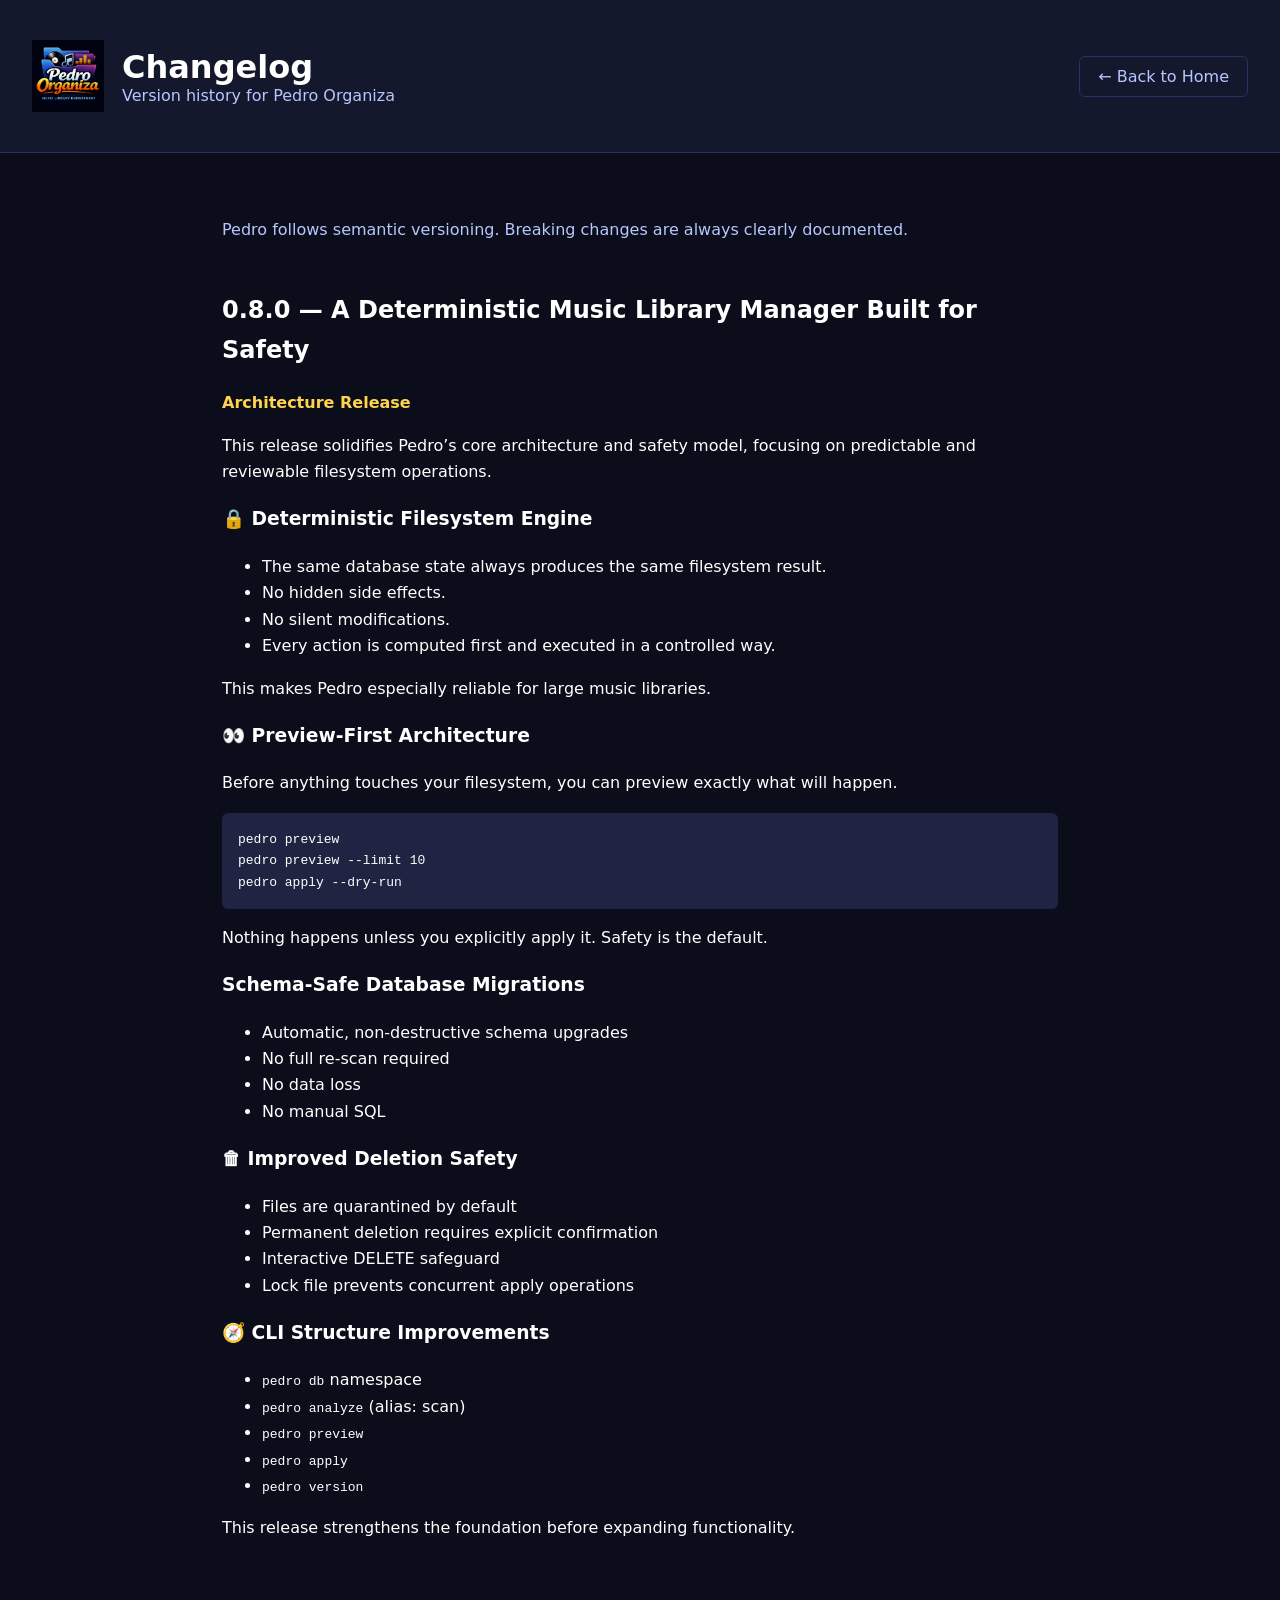
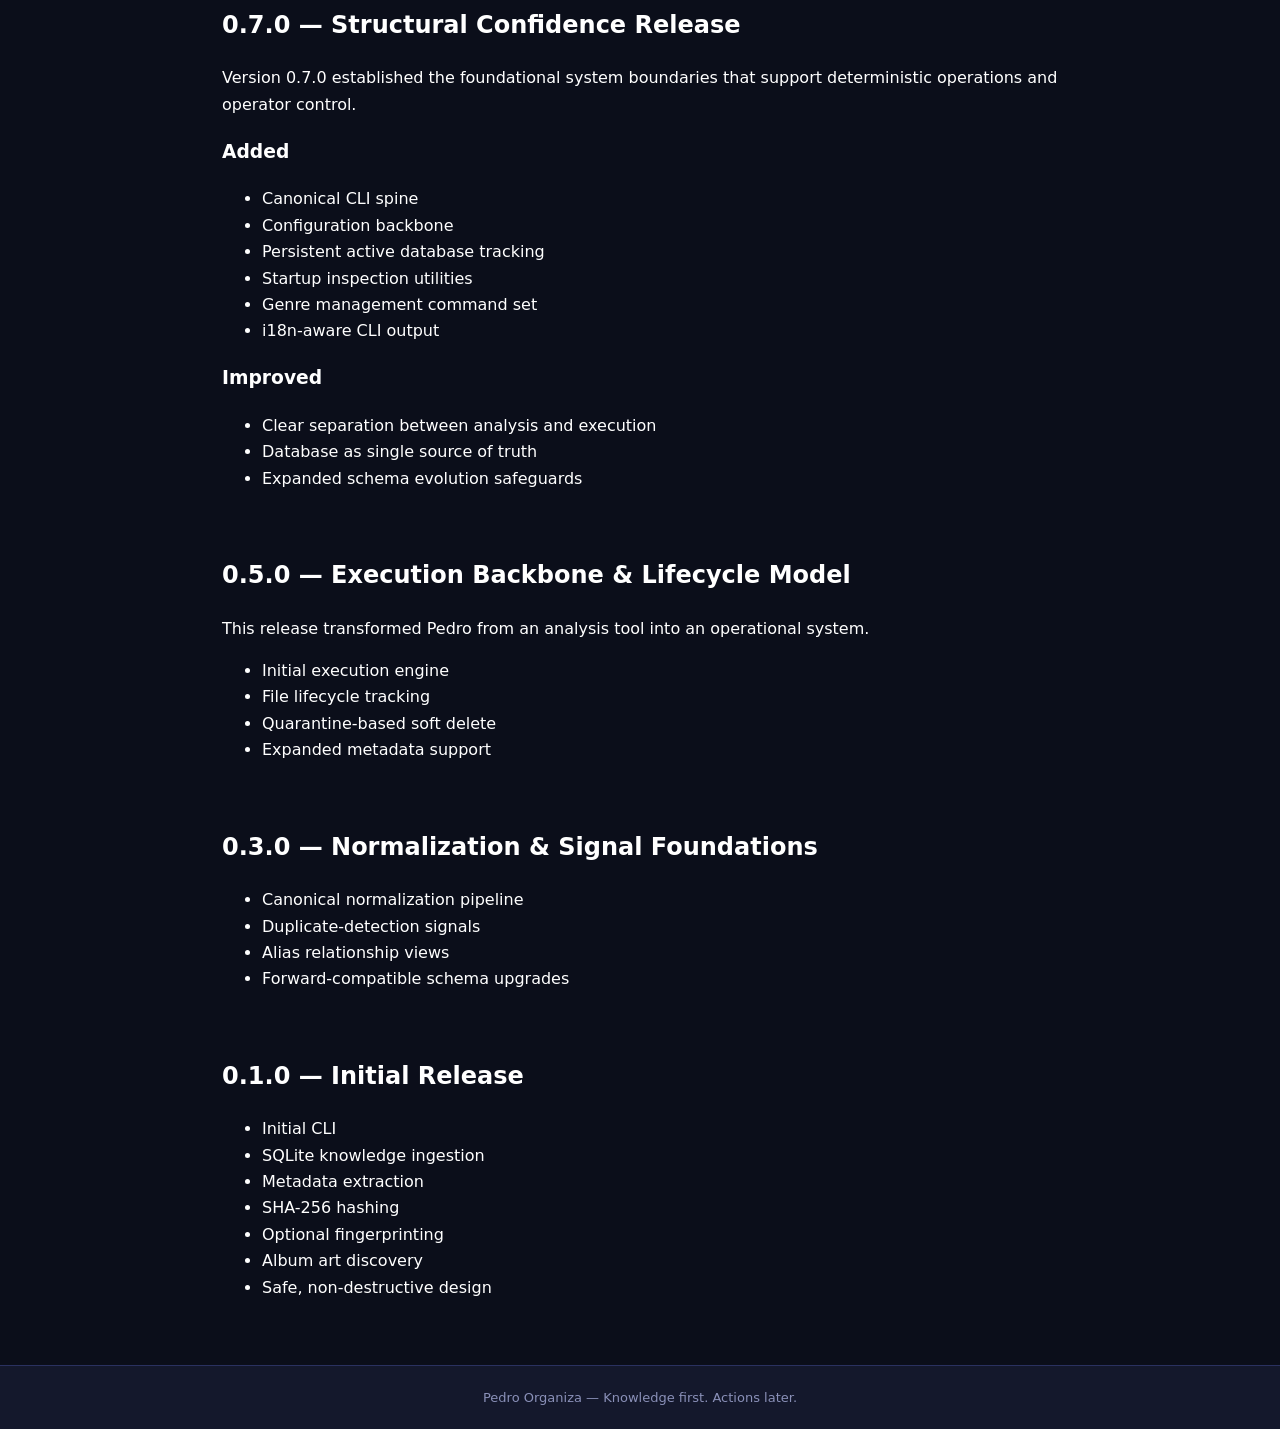
==== changelog.html @ 6dcbf8b4 "Updated for Pedro v.0.8.0" ====
<!DOCTYPE html>
<html lang="en">
<head>
  <meta charset="utf-8" />
  <title>Pedro Organiza — Changelog</title>
  <meta name="viewport" content="width=device-width, initial-scale=1" />
  <link rel="stylesheet" href="css/styles.css" />
</head>

<body>

<div class="app-root" style="flex-direction: column;">

  <!-- HEADER -->

  <header style="
    padding: 40px 32px;
    border-bottom: 1px solid var(--color-border);
    background: var(--color-bg-secondary);
    display:flex;
    justify-content:space-between;
    align-items:center;
  ">

    <div style="display:flex; gap:18px; align-items:center;">
      <img src="assets/logo.png" style="width:72px;height:72px;" />

      <div>
        <h1 style="margin:0;">Changelog</h1>
        <p style="margin:0;color:var(--color-text-secondary);">
          Version history for Pedro Organiza
        </p>
      </div>
    </div>

    <a href="index.html"
       class="btn-secondary"
       style="text-decoration:none;">
       ← Back to Home
    </a>

  </header>


  <!-- CONTENT -->

  <main style="
    flex:1;
    padding:48px 32px;
    max-width:900px;
    margin:0 auto;
    line-height:1.65;
  ">

    <p style="color:var(--color-text-secondary);">
      Pedro follows semantic versioning.
      Breaking changes are always clearly documented.
    </p>


    <!-- VERSION -->

    <section style="margin-top:48px;">

      <h2>0.8.0 — A Deterministic Music Library Manager Built for Safety</h2>

      <p style="color:var(--color-accent-yellow); font-weight:600;">
        Architecture Release
      </p>

      <p>
        This release solidifies Pedro’s core architecture and safety model,
        focusing on predictable and reviewable filesystem operations.
      </p>

      <h3>🔒 Deterministic Filesystem Engine</h3>

      <ul>
        <li>The same database state always produces the same filesystem result.</li>
        <li>No hidden side effects.</li>
        <li>No silent modifications.</li>
        <li>Every action is computed first and executed in a controlled way.</li>
      </ul>

      <p>
        This makes Pedro especially reliable for large music libraries.
      </p>

      <h3>👀 Preview-First Architecture</h3>

      <p>Before anything touches your filesystem, you can preview exactly what will happen.</p>

<pre style="background:var(--color-bg-tertiary);padding:16px;border-radius:6px;">
pedro preview
pedro preview --limit 10
pedro apply --dry-run
</pre>

      <p>
        Nothing happens unless you explicitly apply it.
        Safety is the default.
      </p>

      <h3>Schema-Safe Database Migrations</h3>

      <ul>
        <li>Automatic, non-destructive schema upgrades</li>
        <li>No full re-scan required</li>
        <li>No data loss</li>
        <li>No manual SQL</li>
      </ul>

      <h3>🗑 Improved Deletion Safety</h3>

      <ul>
        <li>Files are quarantined by default</li>
        <li>Permanent deletion requires explicit confirmation</li>
        <li>Interactive DELETE safeguard</li>
        <li>Lock file prevents concurrent apply operations</li>
      </ul>

      <h3>🧭 CLI Structure Improvements</h3>

      <ul>
        <li><code>pedro db</code> namespace</li>
        <li><code>pedro analyze</code> (alias: scan)</li>
        <li><code>pedro preview</code></li>
        <li><code>pedro apply</code></li>
        <li><code>pedro version</code></li>
      </ul>

      <p>
        This release strengthens the foundation before expanding functionality.
      </p>

    </section>


    <!-- 0.7 -->

    <section style="margin-top:64px;">
      <h2>0.7.0 — Structural Confidence Release</h2>

      <p>
        Version 0.7.0 established the foundational system boundaries that support
        deterministic operations and operator control.
      </p>

      <h3>Added</h3>
      <ul>
        <li>Canonical CLI spine</li>
        <li>Configuration backbone</li>
        <li>Persistent active database tracking</li>
        <li>Startup inspection utilities</li>
        <li>Genre management command set</li>
        <li>i18n-aware CLI output</li>
      </ul>

      <h3>Improved</h3>
      <ul>
        <li>Clear separation between analysis and execution</li>
        <li>Database as single source of truth</li>
        <li>Expanded schema evolution safeguards</li>
      </ul>
    </section>


    <!-- 0.5 -->

    <section style="margin-top:64px;">
      <h2>0.5.0 — Execution Backbone & Lifecycle Model</h2>

      <p>
        This release transformed Pedro from an analysis tool into an operational system.
      </p>

      <ul>
        <li>Initial execution engine</li>
        <li>File lifecycle tracking</li>
        <li>Quarantine-based soft delete</li>
        <li>Expanded metadata support</li>
      </ul>
    </section>


    <!-- 0.3 -->

    <section style="margin-top:64px;">
      <h2>0.3.0 — Normalization & Signal Foundations</h2>

      <ul>
        <li>Canonical normalization pipeline</li>
        <li>Duplicate-detection signals</li>
        <li>Alias relationship views</li>
        <li>Forward-compatible schema upgrades</li>
      </ul>
    </section>


    <!-- 0.1 -->

    <section style="margin-top:64px;">
      <h2>0.1.0 — Initial Release</h2>

      <ul>
        <li>Initial CLI</li>
        <li>SQLite knowledge ingestion</li>
        <li>Metadata extraction</li>
        <li>SHA-256 hashing</li>
        <li>Optional fingerprinting</li>
        <li>Album art discovery</li>
        <li>Safe, non-destructive design</li>
      </ul>
    </section>

  </main>


  <!-- FOOTER -->

  <footer style="
    padding:24px;
    border-top:1px solid var(--color-border);
    background:var(--color-bg-secondary);
    text-align:center;
    font-size:13px;
    color:var(--color-text-muted);
  ">
    Pedro Organiza — Knowledge first. Actions later.
  </footer>

</div>

</body>
</html>
---- css/styles.css ----
/* =========================================================
   Pedro Organiza — Color Palette
   ========================================================= */

/* ---------- Base / Background ---------- */
:root {
  --color-bg-primary: #0b0e1a;
  --color-bg-secondary: #14182c;
  --color-bg-tertiary: #1e2442;

  /* ---------- Brand ---------- */
  --color-brand-blue: #3fa9f5;
  --color-brand-purple: #7b4fe9;

  /* ---------- Accent ---------- */
  --color-accent-orange: #ff8a00;
  --color-accent-yellow: #ffd34d;

  /* ---------- Text ---------- */
  --color-text-primary: #ffffff;
  --color-text-secondary: #b8c6ff;
  --color-text-muted: #8a90b8;
  --color-text-inverse: #0b0e1a;

  /* ---------- UI ---------- */
  --color-border: #2a3160;
  --color-divider: #1f2547;
  --color-shadow: rgba(0, 0, 0, 0.45);

  --gradient-brand-primary: linear-gradient(
    135deg,
    var(--color-brand-blue),
    var(--color-brand-purple)
  );

  /* ---------- Sticky Metrics ---------- */
  --pedro-filter-height: 96px;
  --pedro-bulk-height: 88px;
  --pedro-header-height: 40px;
}

/* =========================================================
   Global
   ========================================================= */

* {
  box-sizing: border-box;
}

body {
  margin: 0;
  background: var(--color-bg-primary);
  color: var(--color-text-primary);
  font-family: system-ui, -apple-system, BlinkMacSystemFont,
    "Segoe UI", Roboto, Ubuntu, Cantarell, "Helvetica Neue", sans-serif;
}

html, body, #root {
  height: 100%;
  margin: 0;
}

/* =========================================================
   Side Panel
   ========================================================= */

aside {
  background: var(--color-bg-secondary);
  border-right: 1px solid var(--color-border);
}

.side-panel-logo {
  padding: 18px;
  display: flex;
  justify-content: center;
  border-bottom: 1px solid var(--color-border);
}

.side-panel-logo img {
  max-width: 140px;
  opacity: 0.95;
}

/* =========================================================
   FileTable Layout
   ========================================================= */

.file-table-root {
  display: flex;
  flex-direction: column;
  height: 100%;
  min-height: 0;
  width: 100%;
}

/* =========================================================
   Fixed Header Stack
   ========================================================= */

.pedro-fixed-header {
  display: flex;
  flex-direction: column;
  flex-shrink: 0;
  background: var(--color-bg-primary);
}

/* ---------- Filter Bar ---------- */
.pedro-sticky-filter {
  flex-shrink: 0;
  padding: 8px 10px;
  background: var(--pedro-bg);
  border-bottom: 1px solid var(--color-border);
}

.pedro-sticky-filter input {
  background: var(--color-bg-tertiary);
  border: 1px solid var(--color-border);
  color: var(--color-text-primary);
}

/* ---------- Bulk Edit ---------- */
.pedro-sticky-bulk {
  min-height: var(--pedro-bulk-height);
  background: var(--color-bg-secondary);
  border-bottom: 1px solid var(--color-border);
  padding: 8px;
}

.pedro-sticky-bulk.is-hidden {
  visibility: hidden;
}

.pedro-sticky-bulk input:disabled {
  opacity: 0.55;
  cursor: not-allowed;
}

.pedro-sticky-bulk button {
  background: var(--gradient-brand-primary);
  border: none;
  color: var(--color-text-inverse);
}

.pedro-sticky-bulk button:disabled {
  opacity: 0.4;
}

/* ---------- Column Header ---------- */
.pedro-sticky-header {
  height: var(--pedro-header-height);
  background: var(--color-bg-tertiary);
  border-bottom: 1px solid var(--color-border);
  font-size: 13px;
  letter-spacing: 0.03em;
  text-transform: uppercase;
}

/* =========================================================
   Scroll Area
   ========================================================= */

.pedro-scroll-body {
  flex: 1 1 auto;
  min-height: 0;
  overflow-y: auto;
  overflow-x: hidden;
}

.pedro-scroll-body table {
  width: 100%;
  border-collapse: collapse;
}

/* =========================================================
   Tables
   ========================================================= */

table {
  color: var(--color-text-primary);
}

table td {
  border-bottom: 1px solid var(--color-divider);
  padding: 6px 8px;
}

table tr {
  transition: background-color 0.15s ease;
}

table tr:hover {
  background: rgba(63, 169, 245, 0.08);
}

table tr.row-selected {
  background: rgba(123, 79, 233, 0.15);
}

/* Expanded editor row */
table tr.expanded {
  background: var(--color-bg-tertiary);
}

/* =========================================================
   Inputs
   ========================================================= */

input,
select,
textarea {
  background: var(--color-bg-secondary);
  color: var(--color-text-primary);
  border: 1px solid var(--color-border);
  border-radius: 4px;
  padding: 4px 6px;
  font-size: 13px;
}

input::placeholder {
  color: var(--color-text-muted);
}

input:focus,
select:focus,
textarea:focus {
  outline: none;
  border-color: var(--color-brand-blue);
  box-shadow: 0 0 0 1px rgba(63, 169, 245, 0.35);
}

/* =========================================================
   Buttons
   ========================================================= */

button {
  border-radius: 4px;
  font-size: 13px;
  cursor: pointer;
}

button.preview {
  background: transparent;
  border: 1px solid var(--color-border);
  color: var(--color-text-secondary);
}

button.preview:hover {
  background: var(--color-bg-tertiary);
}

button.preview.playing {
  background: var(--gradient-brand-primary);
  color: var(--color-text-inverse);
}

/* =========================================================
   Checkboxes
   ========================================================= */

label {
  user-select: none;
}

label.mark-delete {
  color: #ff6b6b;
  opacity: 0.85;
}

label.mark-delete:hover {
  opacity: 1;
}

/* =========================================================
   Dirty / Pending Changes
   ========================================================= */

.row-dirty {
  box-shadow: inset 4px 0 0 rgba(255, 100, 120, 0.7);
}

.input-dirty {
  background-color: rgba(255, 100, 120, 0.12);
  border-color: rgba(255, 100, 120, 0.6);
}

.input-dirty:focus {
  box-shadow: 0 0 0 0.15rem rgba(255, 100, 120, 0.25);
}

.dirty-star {
  color: orange;
  margin-left: 4px;
}

.bulk-apply-bar {
  display: flex;
  justify-content: space-between;
  padding: 8px 12px;
  background: #181818;
  border-bottom: 1px solid #333;
}


/* ===============================
   App shell layout
   =============================== */

.app-root {
  min-height: 100vh;        /* allow it to grow */
  display: flex;
  flex-direction: column; /* make it explicit */
  background: var(--color-bg-primary);
  color: var(--color-text-primary);
  overflow: auto;         /* allow scrolling */
}

/* ===============================
   Side panel
   =============================== */

.side-panel {
  width: 260px;
  background: var(--color-bg-secondary);
  border-right: 1px solid var(--color-border);
  display: flex;
  flex-direction: column;
  flex-shrink: 0;
}

.side-panel-logo {
  padding: 20px 12px;
  border-bottom: 1px solid var(--color-divider);
  display: flex;
  justify-content: center;
  align-items: center;
}

.side-panel-logo img {
  width: 120px;
  height: 120px;
  object-fit: contain;
}

.side-panel-content {
  flex: 1;
  overflow-y: auto;
  padding: 12px;
}

/* ===============================
   Main content
   =============================== */

.main-content {
  flex: 1;
  display: flex;
  min-width: 0;
  overflow: hidden;
}

/* ===============================
   Bulk edit rows
   =============================== */

.bulk-row {
  display: grid;
  gap: 8px;
  margin-bottom: 6px;
}

.bulk-row.primary {
  grid-template-columns: 150px 150px 150px 70px 70px 70px;
}

.bulk-row.secondary {
  display: flex;
  gap: 16px;
  align-items: center;
}

.bulk-hint {
  margin-top: 6px;
  font-size: 12px;
  color: var(--color-text-muted);
}

/* ===============================
   Table header + columns
   =============================== */

.table-header {
  display: flex;
  gap: 8px;
  padding: 8px 10px;
  font-weight: bold;
}

.col-check { width: 32px; }
.col-id { width: 60px; }
.col-text { flex: 2; }
.col-preview { width: 100px; }

/* ===============================
   Table rows
   =============================== */

tr {
  border-bottom: 1px solid var(--color-divider);
}

.row-selected {
  background: rgba(63, 169, 245, 0.12);
}

/* ===============================
   Expanded row
   =============================== */

tr.expanded td {
  background: var(--color-bg-tertiary);
}

.expanded-grid {
  display: grid;
  grid-template-columns: 2fr 1fr 1fr 1fr 1fr 1fr;
  gap: 8px;
}

.expanded-actions {
  margin-top: 8px;
  display: flex;
  justify-content: flex-end;
  gap: 24px;
}

.expanded-actions .mark-delete {
  color: #ff6b6b;
}

.expanded-path {
  margin-top: 6px;
  font-size: 12px;
  color: var(--color-text-muted);
  font-family: monospace;
}

.side-panel-controls {
  padding: 12px;
  display: flex;
  flex-direction: column;
  gap: 10px;
  border-bottom: 1px solid var(--color-divider);
}

.side-panel-switch {
  display: flex;
  align-items: center;
  gap: 8px;
  font-size: 13px;
  color: var(--color-text-secondary);
}

.side-panel-switch input {
  accent-color: var(--color-brand-blue);
}

.side-panel-handle {
  position: absolute;
  top: 100px;
  width: 20px;
  height: 60px;
  background: var(--color-bg-secondary);
  border: 1px solid var(--color-border);
  display: flex;
  align-items: center;
  justify-content: center;
  cursor: pointer;
  z-index: 50;
}

.side-panel-handle:hover {
  background: var(--color-bg-tertiary);
  color: var(--color-text-primary);
}

.panel-chevron {
  transition: transform 0.2s ease;
}

/* Direction awareness */
.side-panel-handle.left .panel-chevron {
  transform: rotate(0deg);
}

.side-panel-handle.right .panel-chevron {
  transform: rotate(180deg);
}

.side-panel.collapsed:hover {
  width: 200px !important;
}

/* ===============================
   FILTER BAR LAYOUT
   =============================== */

.filter-bar {
  height: 100%;
  display: flex;
  flex-direction: column;
  gap: 8px;
  padding: 0 12px;
}

/* LEFT — text inputs */
.filter-group {
  display: flex;
  gap: 8px;
}

.filter-group input {
  width: 160px;
  height: 32px;
  font-size: 13px;
}

.filter-row-primary input {
  width: 180px;
  height: 32px;
}

.filter-row-secondary {
  justify-content: space-between;
}

/* CENTER — alphabet */
.alphabet-group {
  display: flex;
  gap: 4px;
  overflow-x: auto;
}

.alpha-btn {
  min-width: 28px;
  height: 28px;
  font-size: 12px;
  border-radius: 4px;
  background: transparent;
  border: 1px solid var(--color-border);
  color: var(--color-text-secondary);
}

.alpha-btn:hover {
  background: var(--color-bg-tertiary);
}

.alpha-all {
  padding: 0 8px;
}

/* RIGHT — commands */
.command-group {
  display: flex;
  gap: 10px;
}

.btn-write-db {
  height: 32px;
  padding: 0 14px;
  font-weight: 600;
  background: var(--gradient-accent-warm);
  border: none;
  border-radius: 6px;
  color: var(--color-text-inverse);
  opacity: 0.5;
}

.btn-write-db:enabled {
  opacity: 1;
  cursor: pointer;
}

.btn-clear-filters {
  height: 32px;
  padding: 0 12px;
  border: 1px solid var(--color-border);
  background: transparent;
  color: var(--color-text-secondary);
}

/* ===============================
   Startup UI — Pedro Native Look
   =============================== */

.startup-root {
  height: 100vh;
  display: flex;
  flex-direction: column;
  background: var(--color-bg-primary);
  color: var(--color-text-primary);
}

.startup-header {
  display: flex;
  align-items: center;
  gap: 18px;
  padding: 20px 28px;
  border-bottom: 1px solid var(--color-border);
  background: var(--color-bg-secondary);
}

.startup-logo {
  width: 72px;
  height: 72px;
  object-fit: contain;
}

.startup-subtitle {
  margin: 0;
  font-size: 13px;
  color: var(--color-text-muted);
}

.startup-body {
  flex: 1;
  display: flex;
  min-height: 0;
}

.startup-stepper {
  width: 220px;
  border-right: 1px solid var(--color-border);
  padding: 18px;
  background: var(--color-bg-secondary);
}

.startup-step {
  display: flex;
  gap: 10px;
  align-items: center;
  margin-bottom: 14px;
  font-size: 13px;
  color: var(--color-text-muted);
}

.startup-step.active {
  color: var(--color-text-primary);
  font-weight: 600;
}

.startup-step.done {
  color: var(--color-brand-blue);
}

.startup-step-index {
  width: 24px;
  height: 24px;
  border-radius: 50%;
  background: var(--color-bg-tertiary);
  display: flex;
  align-items: center;
  justify-content: center;
  font-size: 12px;
}

.startup-content {
  flex: 1;
  padding: 32px;
  overflow-y: auto;
}

.startup-card {
  max-width: 620px;
  background: var(--color-bg-secondary);
  border: 1px solid var(--color-border);
  border-radius: 10px;
  padding: 28px 32px;
  box-shadow: 0 12px 24px var(--color-shadow);
}

.startup-checklist {
  list-style: none;
  padding: 0;
  margin: 18px 0;
}

.startup-checklist li {
  margin-bottom: 8px;
  color: var(--color-text-secondary);
}

.startup-actions {
  display: flex;
  gap: 14px;
  margin-top: 22px;
}

/* ===================== STARTUP SUMMARY (SCAN STEP) ===================== */

.startup-summary {
  display: grid;
  grid-template-columns: repeat(auto-fit, minmax(260px, 1fr));
  gap: 16px;
  margin: 20px 0;
}

.summary-block {
  background: #fafafa;
  border: 1px solid #e0e0e0;
  border-radius: 6px;
  padding: 12px 14px;
}

.summary-block strong {
  display: block;
  margin-bottom: 6px;
  color: #333;
  font-weight: 600;
}

.summary-block div,
.summary-block ul {
  color: #111;
}

.summary-mono {
  font-family: monospace;
  background: #f0f0f0;
  padding: 6px 8px;
  border-radius: 4px;
  color: #000;
  word-break: break-all;
}

/* ===================== STARTUP STATUS PANELS ===================== */

.startup-info {
  margin-top: 16px;
  padding: 12px 14px;
  background: #f0f6ff;
  border: 1px solid #cfe0ff;
  color: #123;
  border-radius: 6px;
}

.startup-success {
  margin-top: 16px;
  padding: 12px 14px;
  background: #e8f6ec;
  border: 1px solid #bfe5c9;
  color: #124d2a;
  border-radius: 6px;
  font-weight: 600;
}

.startup-error {
  margin-top: 16px;
  padding: 12px 14px;
  background: #fdecec;
  border: 1px solid #f5bcbc;
  color: #7a1c1c;
  border-radius: 6px;
  font-weight: 600;
}

/* Slightly dim secondary error details */
.startup-error div + div {
  font-weight: normal;
  color: #555;
}

/* =========================
   Buttons
   ========================= */

.btn-primary {
  background: var(--gradient-brand-primary);
  border: none;
  color: var(--color-text-inverse);
  padding: 10px 18px;
  border-radius: 6px;
  font-weight: 600;
}

.btn-secondary {
  background: transparent;
  border: 1px solid var(--color-border);
  color: var(--color-text-secondary);
  padding: 10px 18px;
  border-radius: 6px;
}

.startup-logo {
  width: 196px;
  height: 196px;
  object-fit: contain;
  filter: drop-shadow(0 8px 18px rgba(0, 0, 0, 0.45));
}

/* =========================
   LayoutStep Base
   ========================= */

.startup-step-root {
  background: #0f1115;
  color: #e6e6e6;
  border-radius: 8px;
  padding: 24px;
}

/* Two main panels */
.startup-step-root .layout-panel {
  background: #1a1d24;
  color: #e6e6e6;
  border: 1px solid #2a2f3a;
  border-radius: 8px;
  padding: 16px;
}

/* Section titles */
.startup-step-root h3 {
  margin-top: 0;
  margin-bottom: 12px;
  color: #ffffff;
}

/* =========================
   Fields & selects
   ========================= */

.startup-step-root label {
  color: #cfcfcf;
}

.startup-step-root select,
.startup-step-root input[type="text"] {
  background: #0f1115;
  color: #e6e6e6;
  border: 1px solid #3a3f4a;
  border-radius: 4px;
  padding: 6px 8px;
}

.startup-step-root select option {
  background: #0f1115;
  color: #e6e6e6;
}

/* =========================
   Available chips
   ========================= */

.startup-step-root .layout-available {
  background: #13161c;
  border: 1px solid #2a2f3a;
  border-radius: 6px;
  padding: 10px;
  margin-bottom: 12px;
}

.startup-step-root .chip-row {
  display: flex;
  flex-wrap: wrap;
  gap: 6px;
  margin-top: 6px;
}

.startup-step-root .chip {
  background: #2a5bd7;
  color: #ffffff;
  padding: 4px 10px;
  border-radius: 14px;
  font-size: 13px;
  cursor: grab;
  user-select: none;
}

.startup-step-root .chip.sep {
  background: #555b66;
}

/* =========================
   Directory tree (left)
   ========================= */

.startup-step-root .layout-tree {
  background: #0f1115;
  border: 1px solid #2a2f3a;
  border-radius: 6px;
  padding: 10px;
  margin-bottom: 12px;
}

.startup-step-root .tree-node {
  display: flex;
  align-items: center;
  justify-content: space-between;
  background: #1f2330;
  color: #e6e6e6;
  padding: 6px 8px;
  border-radius: 4px;
  margin-bottom: 6px;
}

.startup-step-root .tree-node span {
  color: #ffffff;
}

.startup-step-root .tree-node button {
  background: transparent;
  border: none;
  color: #ff6b6b;
  cursor: pointer;
}

/* =========================
   Filename sequence
   ========================= */

.startup-step-root .layout-sequence {
  background: #0f1115;
  border: 1px solid #2a2f3a;
  border-radius: 6px;
  padding: 10px;
}

.startup-step-root .sequence-row {
  display: flex;
  flex-wrap: wrap;
  gap: 6px;
  margin-top: 6px;
}

.startup-step-root .sequence-part {
  background: #1f2330;
  color: #e6e6e6;
  padding: 4px 8px;
  border-radius: 4px;
  display: flex;
  align-items: center;
  gap: 6px;
}

.startup-step-root .sequence-part button {
  background: transparent;
  border: none;
  color: #ff6b6b;
  cursor: pointer;
}

/* =========================
   Preview panel (right)
   ========================= */

.startup-step-root .layout-preview-tree {
  background: #13161c;
  border: 1px solid #2a2f3a;
  border-radius: 8px;
  padding: 12px;
  color: #e6e6e6;
}

.startup-step-root .preview-box {
  background: #0f1115;
  border: 1px solid #2a2f3a;
  border-radius: 6px;
  padding: 8px;
  margin-top: 6px;
  font-family: monospace;
  color: #e6e6e6;
}

/* =========================
   Actions
   ========================= */

.startup-step-root .startup-actions {
  margin-top: 24px;
  display: flex;
  justify-content: space-between;
}

.startup-step-root .startup-actions .btn-secondary {
  background: transparent;
  border: 1px solid #3a3f4a;
  color: #cfcfcf;
}

.review-summary {
  background: var(--panel-bg);
  padding: 16px;
  border-radius: 8px;
}

.review-block {
  background: rgba(255,255,255,0.03);
  padding: 8px 12px;
  border-radius: 6px;
}

.review-warning {
  margin-top: 16px;
  padding: 10px;
  background: rgba(255, 165, 0, 0.15);
  border-left: 4px solid orange;
  border-radius: 4px;
  font-weight: 600;
}

.mono {
  font-family: monospace;
  font-size: 12px;
  opacity: 0.9;
}

/* ===================== REVIEW STEP ===================== */

.review-grid {
  display: flex;
  flex-direction: column;
  gap: 24px;
}

.review-section h3 {
  margin-bottom: 12px;
  color: #222;
  border-bottom: 1px solid #ddd;
  padding-bottom: 4px;
}

.review-row {
  display: grid;
  grid-template-columns: 240px 1fr;
  align-items: start;
  column-gap: 12px;
  margin-bottom: 6px;
}

.review-row span {
  color: #666;
  font-weight: 500;
}

.review-row strong {
  color: #111;
  font-weight: 600;
}

.review-row code {
  font-family: monospace;
  background: #f5f5f5;
  padding: 4px 6px;
  border-radius: 4px;
  color: #000;
  word-break: break-all;
}

.review-json {
  background: #f5f5f5;
  color: #111;
  padding: 12px;
  border-radius: 6px;
  max-height: 300px;
  overflow: auto;
}

.review-note {
  margin-top: 8px;
  font-size: 0.9em;
  color: #555;
  font-style: italic;
}

/* ===================== SPINNER ===================== */

.spinner {
  width: 18px;
  height: 18px;
  border: 3px solid #cfd8ff;
  border-top: 3px solid #3a5bff;
  border-radius: 50%;
  animation: spin 1s linear infinite;
}

@keyframes spin {
  to {
    transform: rotate(360deg);
  }
}

/* ===================== BULK SELECTION TOOLBAR ===================== */

.bulk-toolbar {
  background: #fff3cd;            /* soft warning yellow */
  border-bottom: 1px solid #e0c97f;
  box-shadow: inset 0 -1px 0 rgba(0,0,0,0.05);
}

.bulk-toolbar .form-control-sm {
  height: 26px;
  font-size: 0.85rem;
  padding: 2px 6px;
}

.bulk-toolbar .btn-sm {
  padding: 2px 8px;
  font-size: 0.8rem;
}

.bulk-toolbar strong {
  font-weight: 600;
}

.bulk-toolbar .text-muted {
  color: #666 !important;
}
/* Dirty star */
.dirty-star {
  color: #d39e00;
  margin-left: 4px;
}
/* Expanded grid inputs */
.expanded-grid input {
  margin: 4px;
  padding: 4px 6px;
  font-size: 0.85rem;
}

/* =========================
   Screenshot Thumbnails
   ========================= */

.screenshot-grid {
  display: grid;
  grid-template-columns: repeat(auto-fit, minmax(260px, 1fr));
  gap: 24px;
}

.screenshot-thumb {
  width: 100%;
  border-radius: 8px;
  border: 1px solid var(--color-border);
  cursor: pointer;
  transition: transform 0.15s ease, box-shadow 0.15s ease;
}

.screenshot-thumb:hover {
  transform: scale(1.01);
  box-shadow: 0 8px 24px var(--color-shadow);
}

/* =========================
   Modal Overlay
   ========================= */

.screenshot-modal {
  position: fixed;
  inset: 0;
  background: rgba(11, 14, 26, 0.85); /* dark transparent overlay */
  display: none;
  align-items: center;
  justify-content: center;
  z-index: 1000;
}

.screenshot-modal img {
  max-width: 92%;
  max-height: 92%;
  border-radius: 8px;
  border: 1px solid var(--color-border);
  box-shadow: 0 16px 48px rgba(0, 0, 0, 0.6);
}

.screenshot-modal.show {
  display: flex;
}

.screenshot-close {
  position: absolute;
  top: 24px;
  right: 32px;
  font-size: 32px;
  color: var(--color-text-primary);
  cursor: pointer;
  opacity: 0.8;
}

.screenshot-close:hover {
  opacity: 1;
}
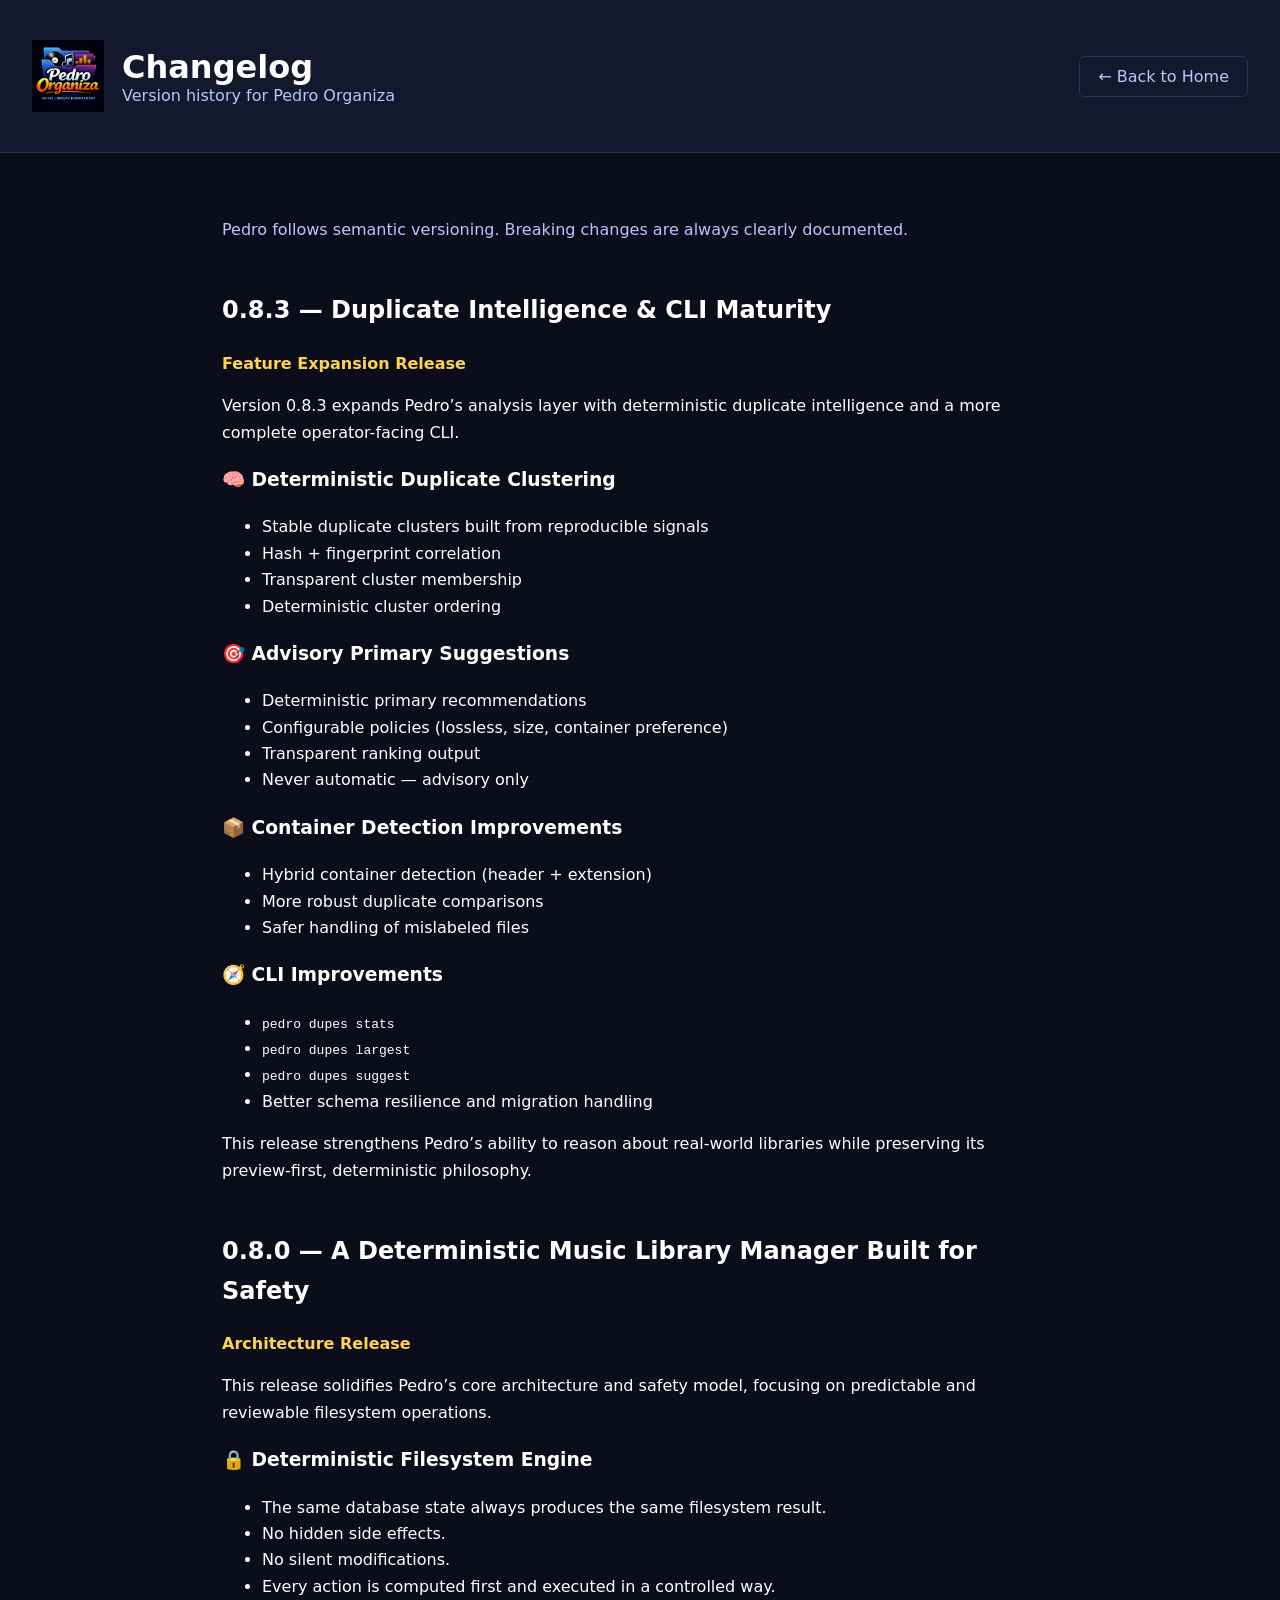
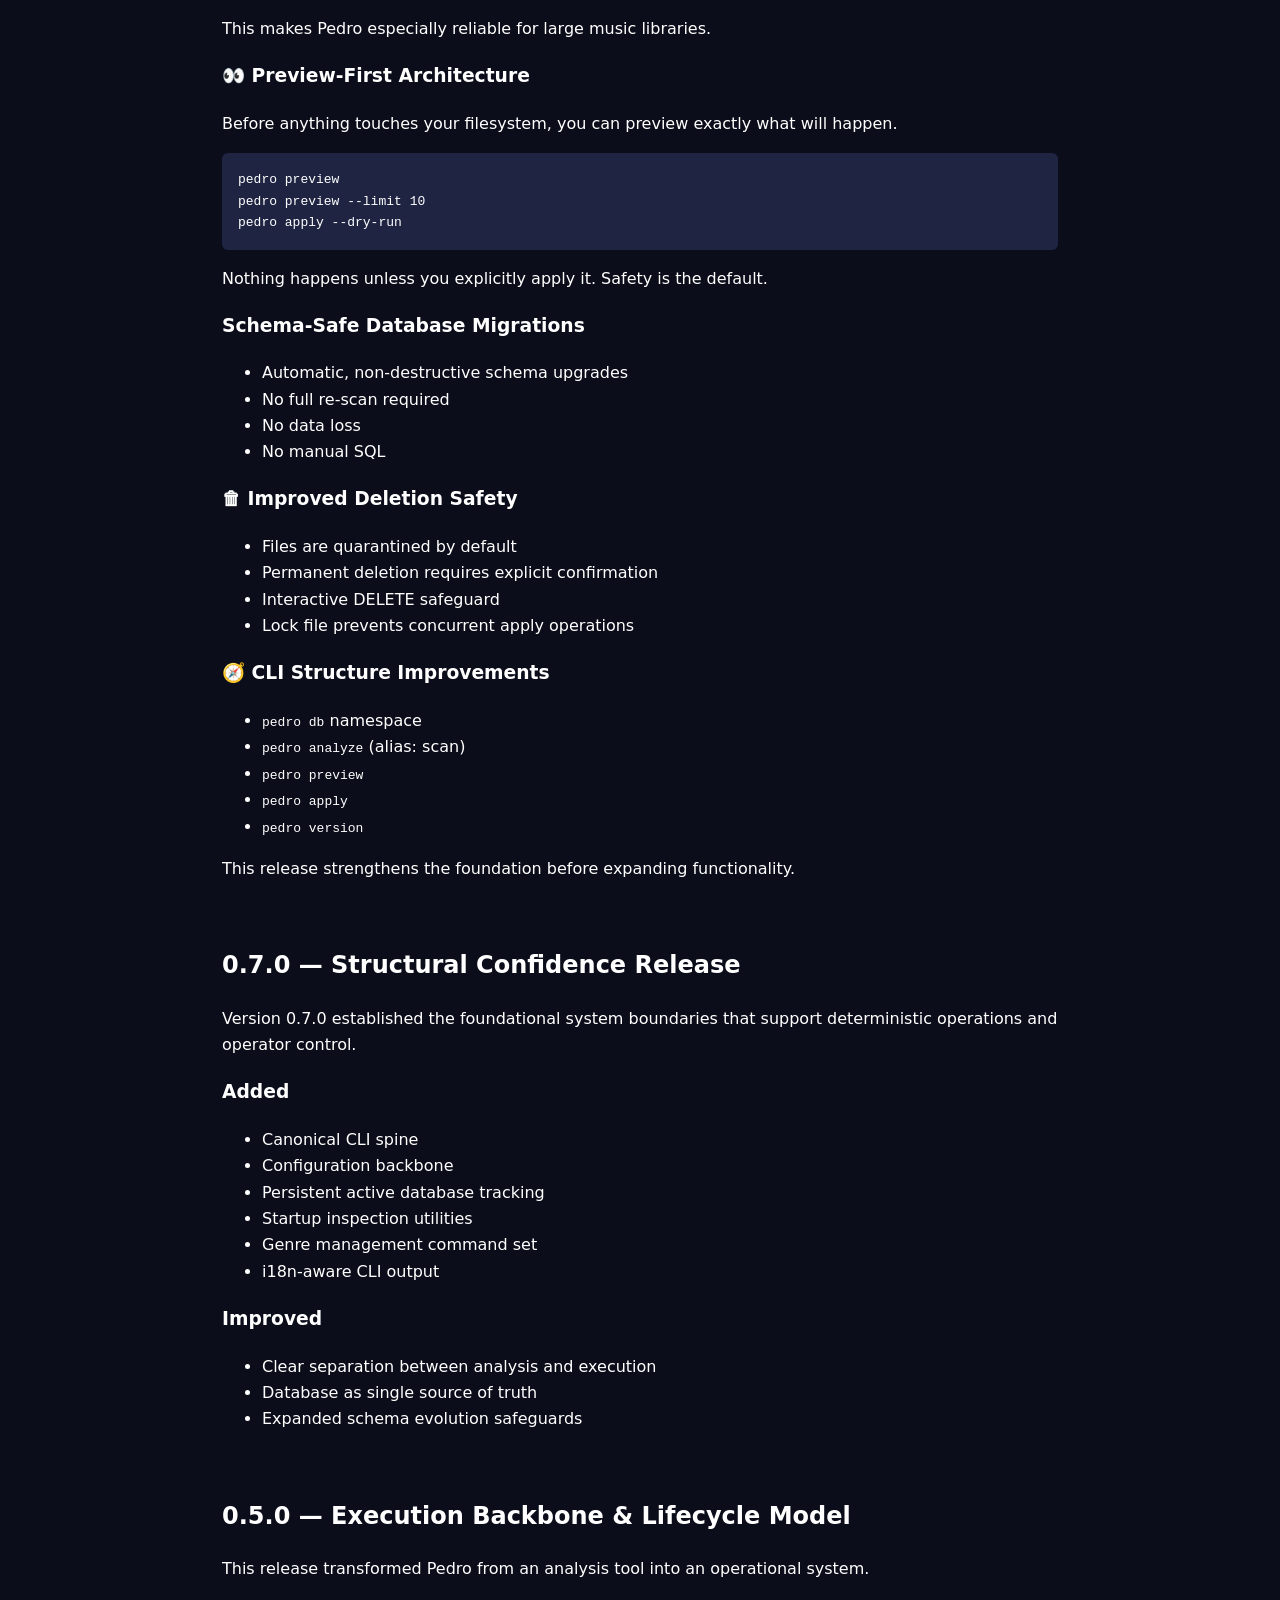
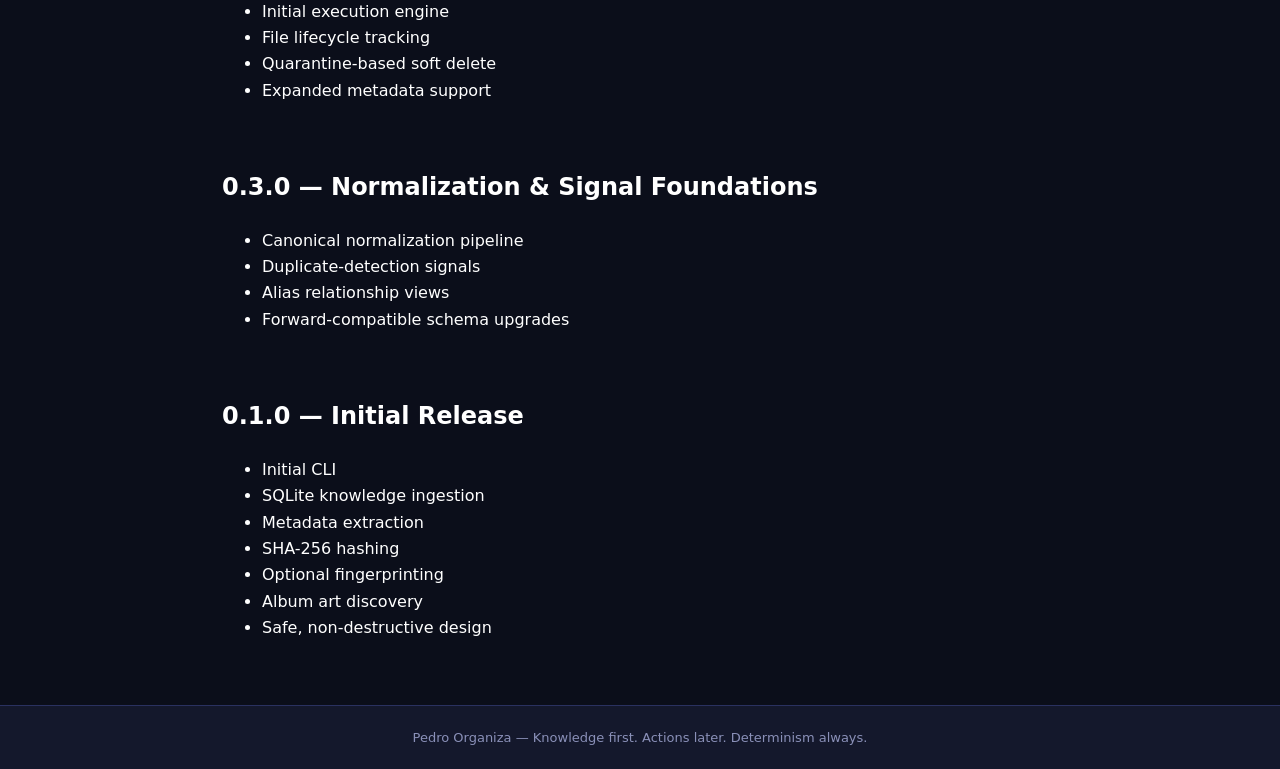
==== commit 0d18ab8c: "updated to Pedro version 0.8.3" ====
--- a/changelog.html
+++ b/changelog.html
@@ -59,6 +59,60 @@
 
 
     <!-- VERSION -->
+     <section style="margin-top:48px;">
+
+      <h2>0.8.3 — Duplicate Intelligence & CLI Maturity</h2>
+
+      <p style="color:var(--color-accent-yellow); font-weight:600;">
+        Feature Expansion Release
+      </p>
+
+      <p>
+        Version 0.8.3 expands Pedro’s analysis layer with deterministic duplicate intelligence
+        and a more complete operator-facing CLI.
+      </p>
+
+      <h3>🧠 Deterministic Duplicate Clustering</h3>
+
+      <ul>
+        <li>Stable duplicate clusters built from reproducible signals</li>
+        <li>Hash + fingerprint correlation</li>
+        <li>Transparent cluster membership</li>
+        <li>Deterministic cluster ordering</li>
+      </ul>
+
+      <h3>🎯 Advisory Primary Suggestions</h3>
+
+      <ul>
+        <li>Deterministic primary recommendations</li>
+        <li>Configurable policies (lossless, size, container preference)</li>
+        <li>Transparent ranking output</li>
+        <li>Never automatic — advisory only</li>
+      </ul>
+
+      <h3>📦 Container Detection Improvements</h3>
+
+      <ul>
+        <li>Hybrid container detection (header + extension)</li>
+        <li>More robust duplicate comparisons</li>
+        <li>Safer handling of mislabeled files</li>
+      </ul>
+
+      <h3>🧭 CLI Improvements</h3>
+
+      <ul>
+        <li><code>pedro dupes stats</code></li>
+        <li><code>pedro dupes largest</code></li>
+        <li><code>pedro dupes suggest</code></li>
+        <li>Better schema resilience and migration handling</li>
+      </ul>
+
+      <p>
+        This release strengthens Pedro’s ability to reason about real-world libraries
+        while preserving its preview-first, deterministic philosophy.
+      </p>
+
+    </section>
 
     <section style="margin-top:48px;">
 
@@ -226,7 +280,7 @@
     font-size:13px;
     color:var(--color-text-muted);
   ">
-    Pedro Organiza — Knowledge first. Actions later.
+    Pedro Organiza — Knowledge first. Actions later. Determinism always.
   </footer>
 
 </div>
